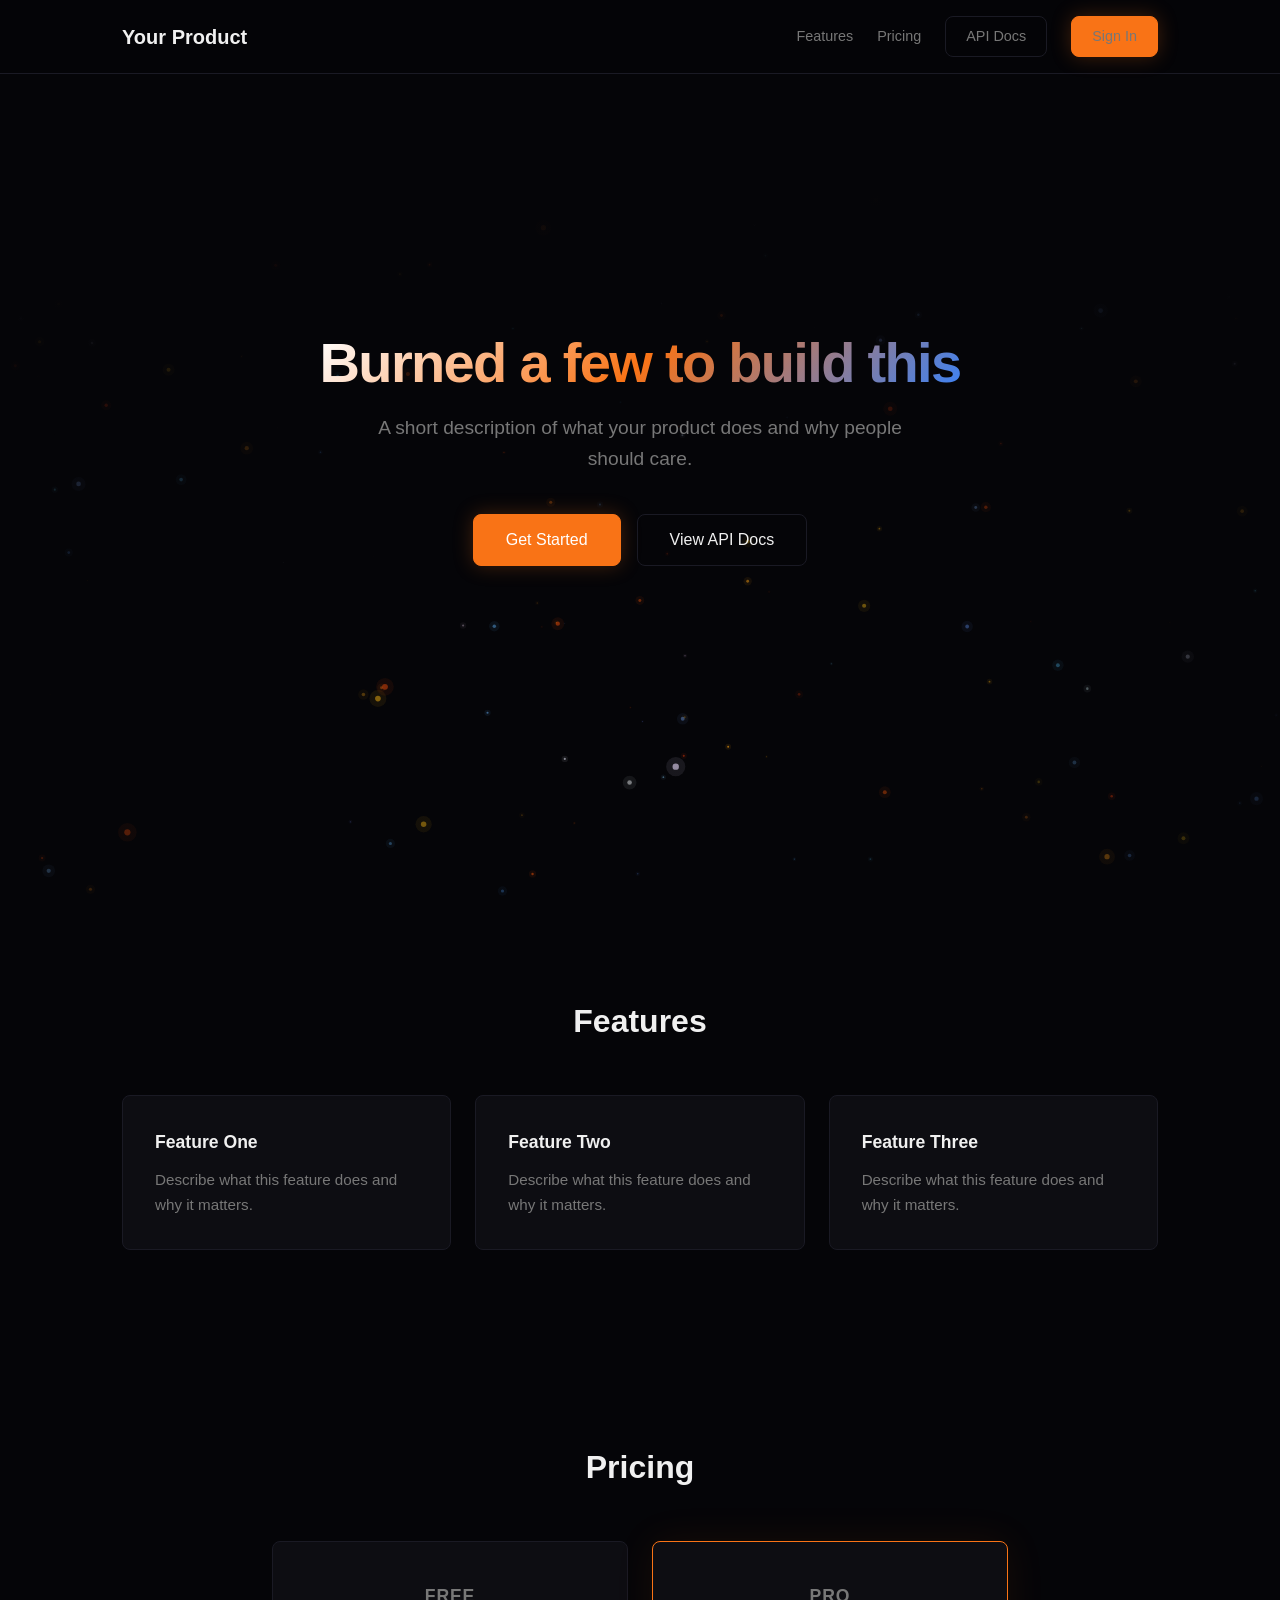
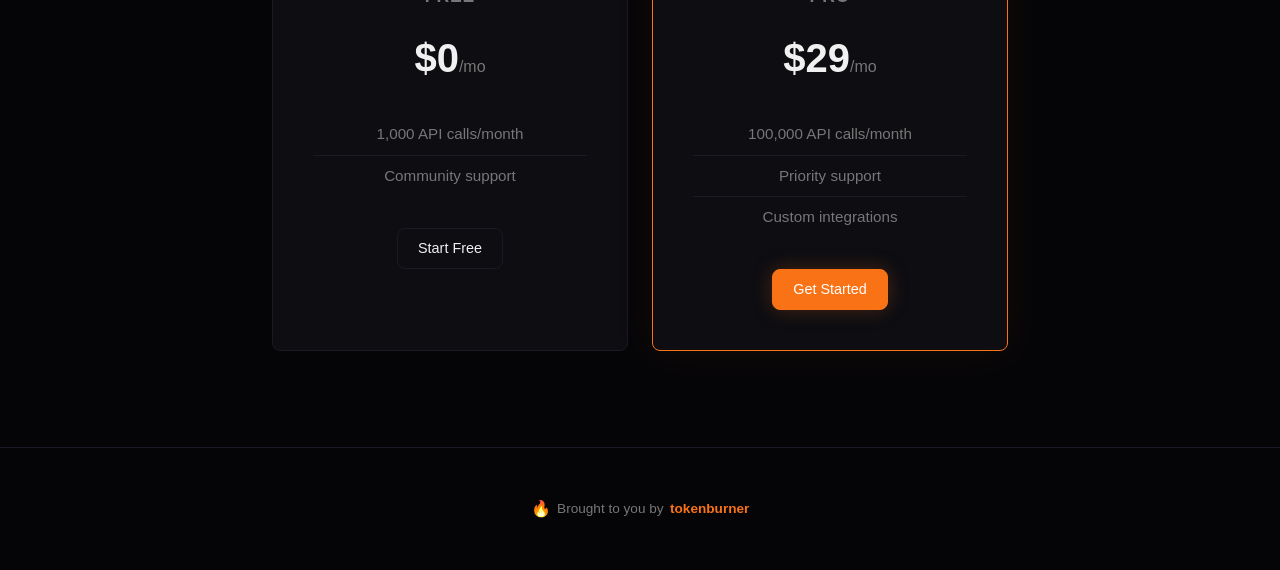
==== website/static/index.html @ 6d5d7769 "Add website template — CloudFront landing page with optional custom domain Flame particle hero backd" ====
<!DOCTYPE html>
<html lang="en">
<head>
    <meta charset="UTF-8">
    <meta name="viewport" content="width=device-width, initial-scale=1.0">
    <title>Your Product</title>
    <link rel="stylesheet" href="style.css">
</head>
<body>
    <nav>
        <div class="nav-inner">
            <a href="/" class="logo">Your Product</a>
            <div class="nav-links">
                <a href="#features">Features</a>
                <a href="#pricing">Pricing</a>
                <a href="/docs" class="btn btn-outline">API Docs</a>
                <a href="/auth/login" class="btn btn-primary">Sign In</a>
            </div>
        </div>
    </nav>

    <section class="hero">
        <div class="hero-backdrop">
            <canvas id="flames"></canvas>
        </div>
        <div class="hero-content">
            <h1>Burned a few to build this</h1>
            <p>A short description of what your product does and why people should care.</p>
            <div class="hero-actions">
                <a href="/auth/login" class="btn btn-primary btn-large">Get Started</a>
                <a href="/docs" class="btn btn-outline btn-large">View API Docs</a>
            </div>
        </div>
    </section>

    <section id="features" class="features">
        <h2>Features</h2>
        <div class="feature-grid">
            <div class="feature-card">
                <h3>Feature One</h3>
                <p>Describe what this feature does and why it matters.</p>
            </div>
            <div class="feature-card">
                <h3>Feature Two</h3>
                <p>Describe what this feature does and why it matters.</p>
            </div>
            <div class="feature-card">
                <h3>Feature Three</h3>
                <p>Describe what this feature does and why it matters.</p>
            </div>
        </div>
    </section>

    <section id="pricing" class="pricing">
        <h2>Pricing</h2>
        <div class="pricing-grid">
            <div class="pricing-card">
                <h3>Free</h3>
                <div class="price">$0<span>/mo</span></div>
                <ul>
                    <li>1,000 API calls/month</li>
                    <li>Community support</li>
                </ul>
                <a href="/auth/login" class="btn btn-outline">Start Free</a>
            </div>
            <div class="pricing-card featured">
                <h3>Pro</h3>
                <div class="price">$29<span>/mo</span></div>
                <ul>
                    <li>100,000 API calls/month</li>
                    <li>Priority support</li>
                    <li>Custom integrations</li>
                </ul>
                <a href="/auth/login" class="btn btn-primary">Get Started</a>
            </div>
        </div>
    </section>

    <footer>
        <div class="footer-brand">
            <span class="footer-flame">&#x1F525;</span>
            Brought to you by <a href="https://tokenburner.ai">tokenburner</a>
        </div>
    </footer>

    <script>
    // Animated flame particles in the hero backdrop
    (function() {
        const canvas = document.getElementById('flames');
        const ctx = canvas.getContext('2d');
        let particles = [];
        let w, h;

        function resize() {
            const hero = canvas.parentElement;
            w = canvas.width = hero.offsetWidth;
            h = canvas.height = hero.offsetHeight;
        }

        function Particle() {
            this.reset();
        }

        Particle.prototype.reset = function() {
            this.x = Math.random() * w;
            this.y = h + Math.random() * 40;
            this.vx = (Math.random() - 0.5) * 0.8;
            this.vy = -(1.5 + Math.random() * 2.5);
            this.life = 1;
            this.decay = 0.005 + Math.random() * 0.015;
            this.size = 1 + Math.random() * 2.5;
            // Color: cycle through orange, red-orange, blue-white (like a flame in space)
            const t = Math.random();
            if (t < 0.4) {
                this.r = 255; this.g = 120 + Math.random() * 80; this.b = 20;
            } else if (t < 0.7) {
                this.r = 255; this.g = 60 + Math.random() * 40; this.b = 10;
            } else if (t < 0.9) {
                this.r = 80 + Math.random() * 60; this.g = 140 + Math.random() * 80; this.b = 255;
            } else {
                this.r = 200 + Math.random() * 55; this.g = 200 + Math.random() * 55; this.b = 255;
            }
        };

        Particle.prototype.update = function() {
            this.x += this.vx + (Math.random() - 0.5) * 0.3;
            this.vy *= 0.995;
            this.y += this.vy;
            this.life -= this.decay;
            if (this.life <= 0) this.reset();
        };

        Particle.prototype.draw = function() {
            const alpha = this.life * 0.7;
            ctx.beginPath();
            ctx.arc(this.x, this.y, this.size * this.life, 0, Math.PI * 2);
            ctx.fillStyle = `rgba(${this.r},${this.g},${this.b},${alpha})`;
            ctx.fill();
            // Glow
            ctx.beginPath();
            ctx.arc(this.x, this.y, this.size * this.life * 3, 0, Math.PI * 2);
            ctx.fillStyle = `rgba(${this.r},${this.g},${this.b},${alpha * 0.15})`;
            ctx.fill();
        };

        function init() {
            resize();
            const count = Math.min(Math.floor(w * 0.15), 200);
            particles = [];
            for (let i = 0; i < count; i++) {
                const p = new Particle();
                p.y = Math.random() * h; // spread initial positions
                p.life = Math.random();
                particles.push(p);
            }
        }

        function loop() {
            ctx.clearRect(0, 0, w, h);
            for (const p of particles) {
                p.update();
                p.draw();
            }
            requestAnimationFrame(loop);
        }

        window.addEventListener('resize', () => { resize(); init(); });
        init();
        loop();
    })();
    </script>
</body>
</html>
---- website/static/style.css ----
* { margin: 0; padding: 0; box-sizing: border-box; }

:root {
    --bg: #050508;
    --surface: #0d0d12;
    --border: #1a1a24;
    --text: #f0f0f0;
    --text-muted: #777;
    --accent: #f97316;
    --accent-hover: #ea580c;
    --accent-glow: rgba(249, 115, 22, 0.25);
    --blue: #3b82f6;
    --radius: 8px;
}

body {
    font-family: -apple-system, BlinkMacSystemFont, 'Segoe UI', Inter, sans-serif;
    background: var(--bg);
    color: var(--text);
    line-height: 1.6;
}

/* Nav */
nav {
    position: fixed;
    top: 0;
    width: 100%;
    background: rgba(5, 5, 8, 0.85);
    backdrop-filter: blur(16px);
    border-bottom: 1px solid var(--border);
    z-index: 100;
}
.nav-inner {
    max-width: 1100px;
    margin: 0 auto;
    padding: 1rem 2rem;
    display: flex;
    align-items: center;
    justify-content: space-between;
}
.logo {
    font-size: 1.25rem;
    font-weight: 700;
    color: var(--text);
    text-decoration: none;
}
.nav-links {
    display: flex;
    align-items: center;
    gap: 1.5rem;
}
.nav-links a {
    color: var(--text-muted);
    text-decoration: none;
    font-size: 0.9rem;
    transition: color 0.2s;
}
.nav-links a:hover { color: var(--text); }

/* Buttons */
.btn {
    display: inline-block;
    padding: 0.5rem 1.25rem;
    border-radius: var(--radius);
    font-size: 0.9rem;
    font-weight: 500;
    text-decoration: none;
    transition: all 0.2s;
    cursor: pointer;
}
.btn-primary {
    background: var(--accent);
    color: white;
    border: 1px solid var(--accent);
    box-shadow: 0 0 20px var(--accent-glow);
}
.btn-primary:hover {
    background: var(--accent-hover);
    box-shadow: 0 0 30px var(--accent-glow);
}
.btn-outline {
    background: transparent;
    color: var(--text);
    border: 1px solid var(--border);
}
.btn-outline:hover { border-color: var(--text-muted); }
.btn-large { padding: 0.75rem 2rem; font-size: 1rem; }

/* Hero */
.hero {
    position: relative;
    min-height: 100vh;
    display: flex;
    align-items: center;
    justify-content: center;
    overflow: hidden;
}
.hero-backdrop {
    position: absolute;
    inset: 0;
    z-index: 0;
}
.hero-backdrop canvas {
    width: 100%;
    height: 100%;
    display: block;
}
/* Radial vignette over the particle canvas */
.hero-backdrop::after {
    content: '';
    position: absolute;
    inset: 0;
    background: radial-gradient(
        ellipse 80% 60% at 50% 80%,
        transparent 0%,
        var(--bg) 100%
    );
    pointer-events: none;
}
.hero-content {
    position: relative;
    z-index: 1;
    max-width: 800px;
    padding: 2rem;
    text-align: center;
}
.hero-content h1 {
    font-size: 3.5rem;
    font-weight: 800;
    line-height: 1.05;
    margin-bottom: 1.25rem;
    letter-spacing: -0.03em;
    background: linear-gradient(135deg, #fff 0%, #f97316 50%, #3b82f6 100%);
    -webkit-background-clip: text;
    -webkit-text-fill-color: transparent;
    background-clip: text;
}
.hero-content p {
    font-size: 1.2rem;
    color: var(--text-muted);
    margin-bottom: 2.5rem;
    max-width: 550px;
    margin-left: auto;
    margin-right: auto;
}
.hero-actions {
    display: flex;
    gap: 1rem;
    justify-content: center;
}

/* Features */
.features {
    max-width: 1100px;
    margin: 0 auto;
    padding: 6rem 2rem;
}
.features h2 {
    text-align: center;
    font-size: 2rem;
    margin-bottom: 3rem;
}
.feature-grid {
    display: grid;
    grid-template-columns: repeat(auto-fit, minmax(280px, 1fr));
    gap: 1.5rem;
}
.feature-card {
    background: var(--surface);
    border: 1px solid var(--border);
    border-radius: var(--radius);
    padding: 2rem;
    transition: border-color 0.3s;
}
.feature-card:hover {
    border-color: var(--accent);
}
.feature-card h3 {
    font-size: 1.1rem;
    margin-bottom: 0.75rem;
}
.feature-card p {
    color: var(--text-muted);
    font-size: 0.95rem;
}

/* Pricing */
.pricing {
    max-width: 800px;
    margin: 0 auto;
    padding: 6rem 2rem;
}
.pricing h2 {
    text-align: center;
    font-size: 2rem;
    margin-bottom: 3rem;
}
.pricing-grid {
    display: grid;
    grid-template-columns: repeat(auto-fit, minmax(280px, 1fr));
    gap: 1.5rem;
}
.pricing-card {
    background: var(--surface);
    border: 1px solid var(--border);
    border-radius: var(--radius);
    padding: 2.5rem;
    text-align: center;
    transition: border-color 0.3s;
}
.pricing-card:hover { border-color: var(--accent); }
.pricing-card.featured {
    border-color: var(--accent);
    box-shadow: 0 0 40px rgba(249, 115, 22, 0.08);
}
.pricing-card h3 {
    font-size: 1.1rem;
    margin-bottom: 1rem;
    color: var(--text-muted);
    text-transform: uppercase;
    letter-spacing: 0.05em;
}
.price {
    font-size: 2.5rem;
    font-weight: 700;
    margin-bottom: 1.5rem;
}
.price span {
    font-size: 1rem;
    color: var(--text-muted);
    font-weight: 400;
}
.pricing-card ul {
    list-style: none;
    margin-bottom: 2rem;
}
.pricing-card li {
    padding: 0.5rem 0;
    color: var(--text-muted);
    font-size: 0.95rem;
    border-bottom: 1px solid var(--border);
}
.pricing-card li:last-child { border-bottom: none; }

/* Footer */
footer {
    text-align: center;
    padding: 3rem 2rem;
    border-top: 1px solid var(--border);
}
.footer-brand {
    color: var(--text-muted);
    font-size: 0.85rem;
    display: flex;
    align-items: center;
    justify-content: center;
    gap: 0.4rem;
}
.footer-brand a {
    color: var(--accent);
    text-decoration: none;
    font-weight: 600;
    transition: color 0.2s;
}
.footer-brand a:hover {
    color: var(--accent-hover);
}
.footer-flame {
    font-size: 1rem;
    filter: brightness(1.2);
}

/* Mobile */
@media (max-width: 640px) {
    .hero-content h1 { font-size: 2.2rem; }
    .nav-links a:not(.btn) { display: none; }
    .hero-actions { flex-direction: column; align-items: center; }
}
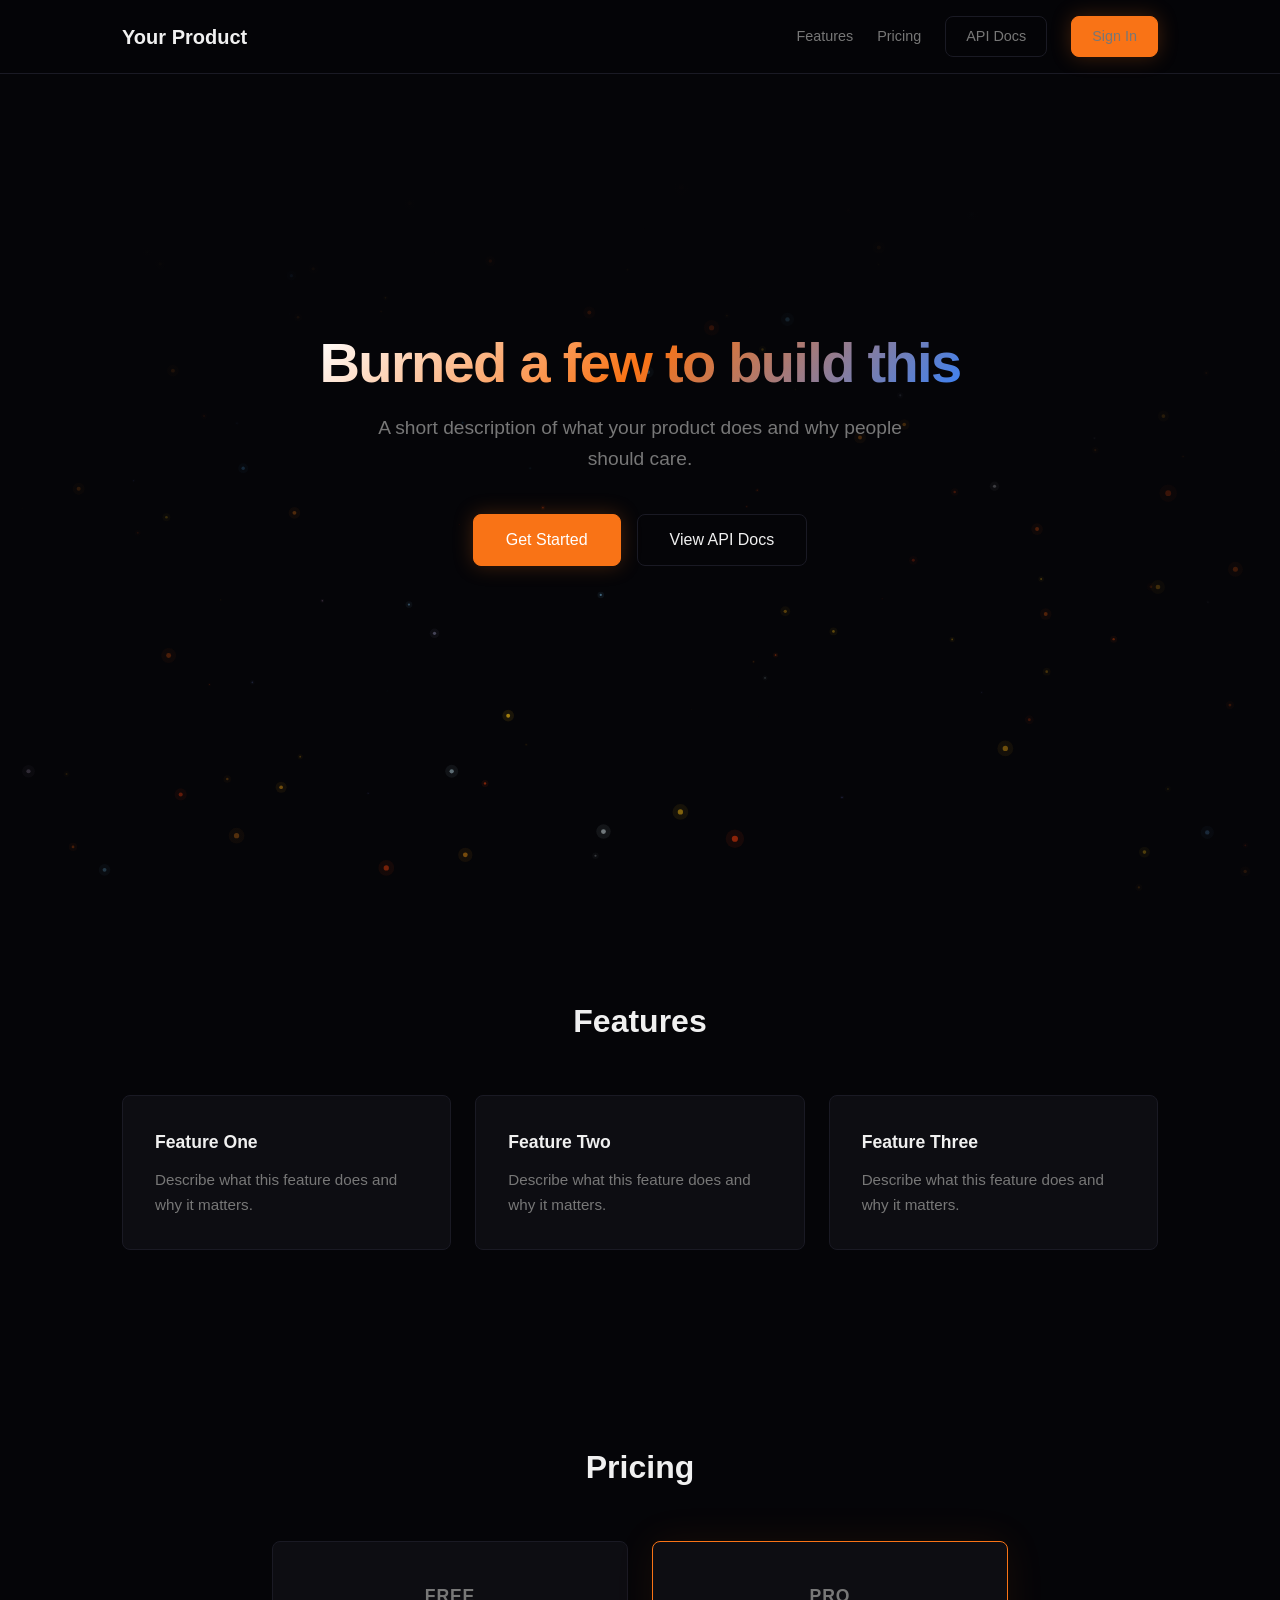
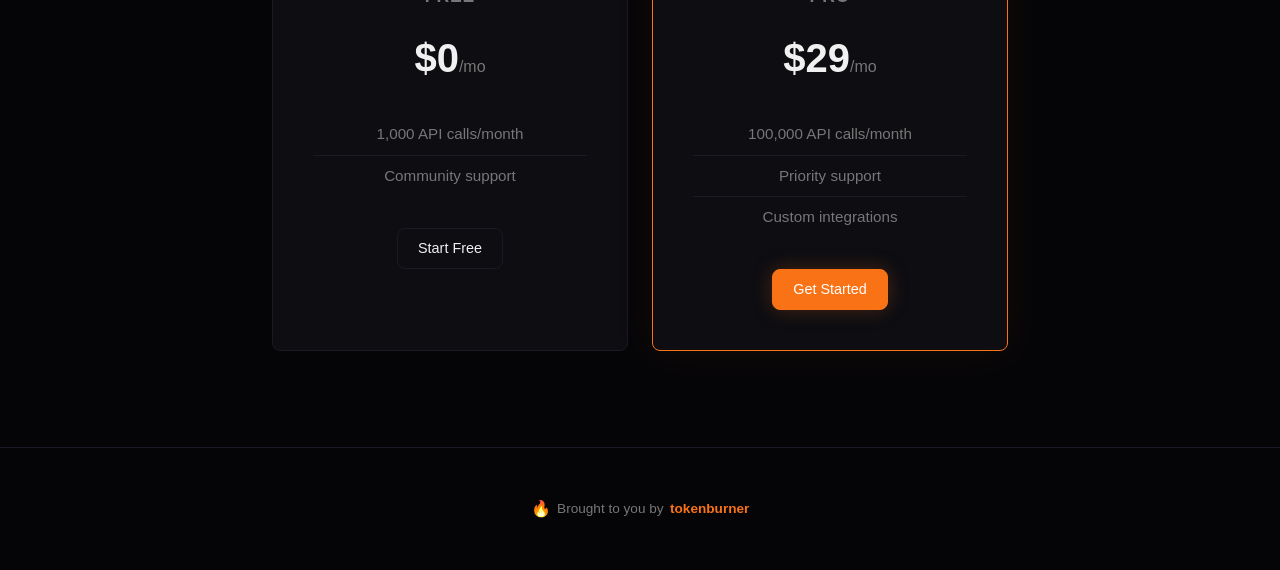
==== commit 4f843e95: "Add dev mode, Lambda+CloudFront deployment, SQLite-on-S3, Swagger docs, and dogfooding results Dev m" ====
--- a/website/static/index.html
+++ b/website/static/index.html
@@ -79,7 +79,7 @@
     <footer>
         <div class="footer-brand">
             <span class="footer-flame">&#x1F525;</span>
-            Brought to you by <a href="https://tokenburner.ai">tokenburner</a>
+            Brought to you by <a href="https://github.com/tokenburner-ai">tokenburner</a>
         </div>
     </footer>
 
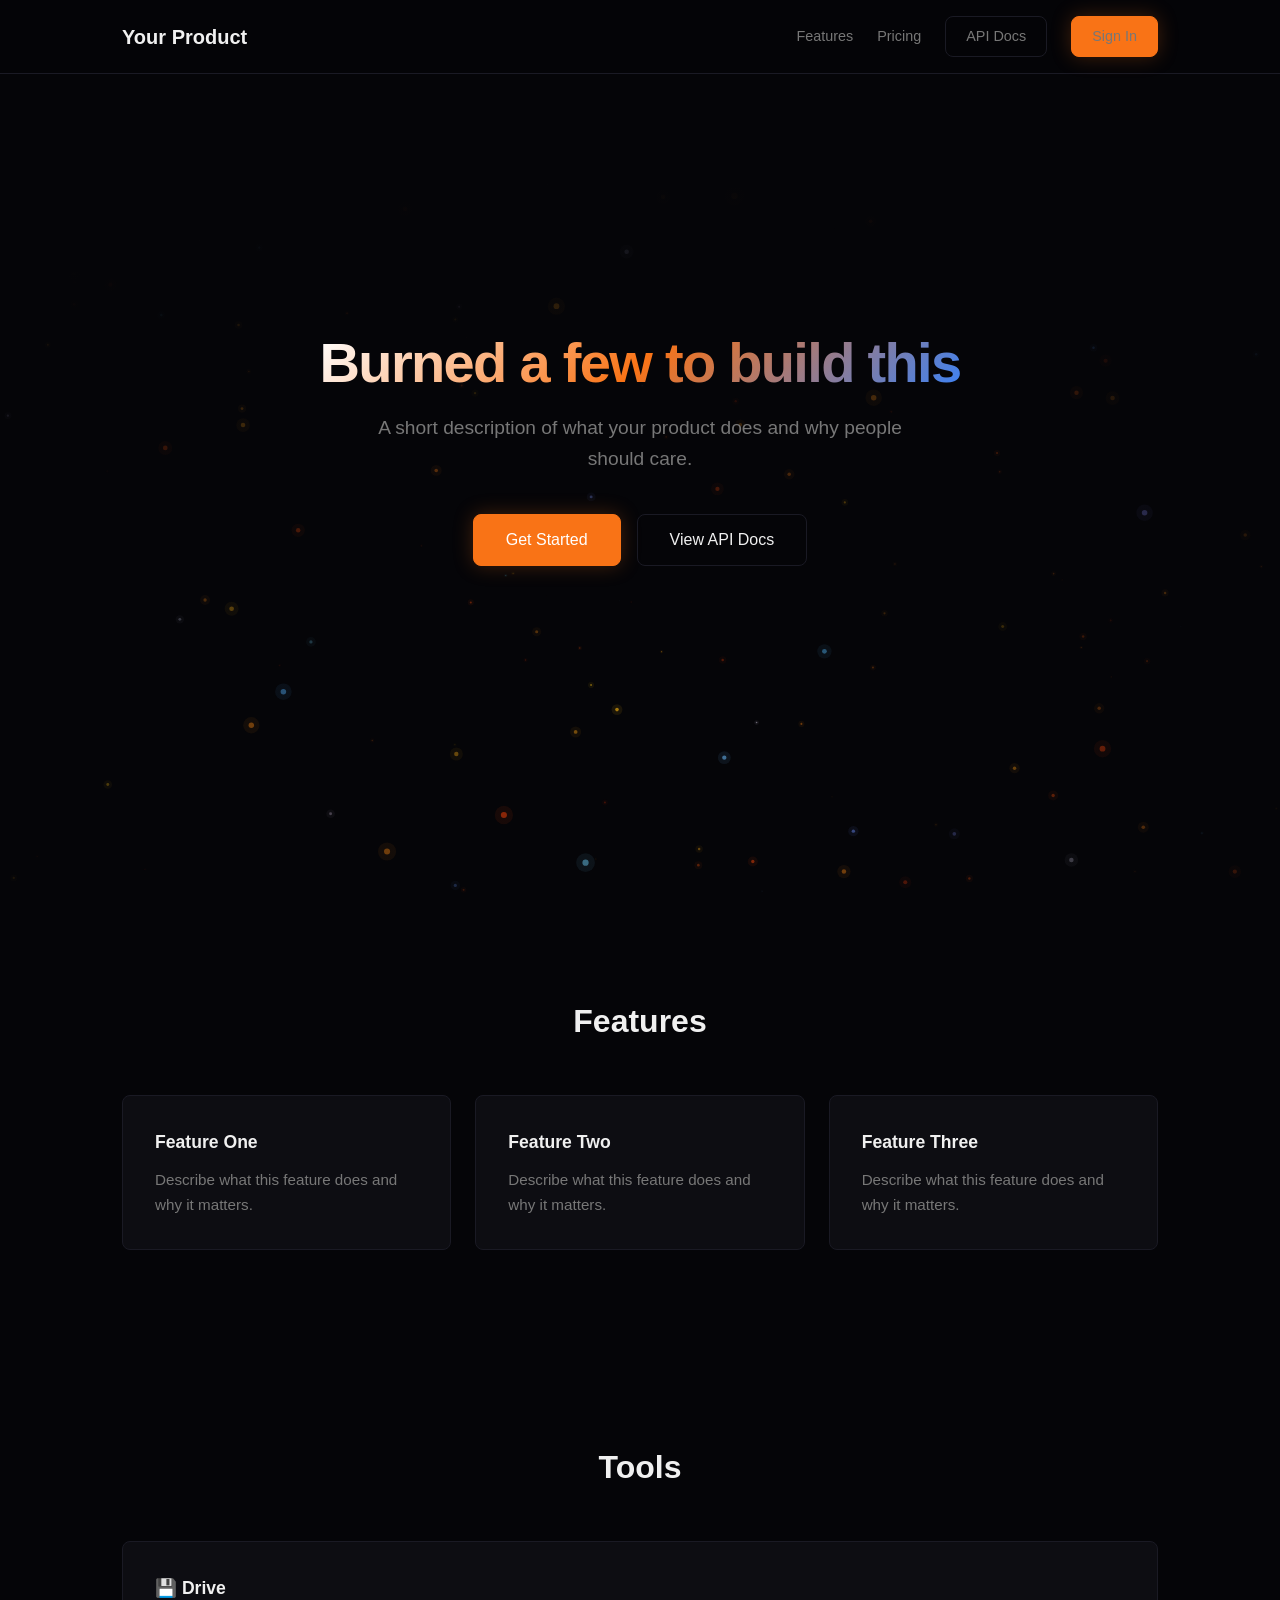
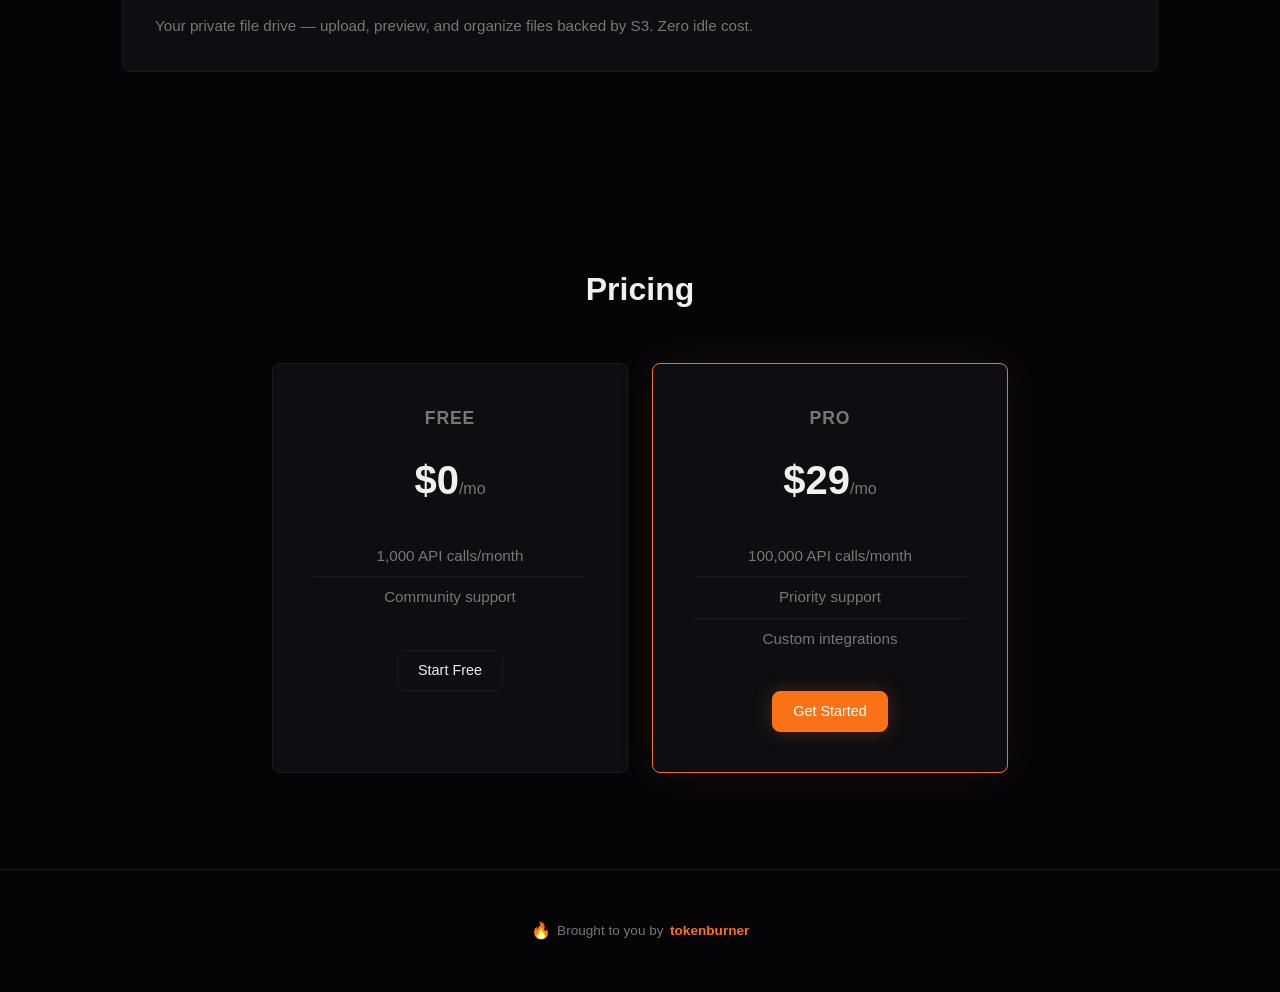
==== commit 5605653f: "Add Drive to landing page Tools section and add-drive context" ====
--- a/website/static/index.html
+++ b/website/static/index.html
@@ -48,6 +48,16 @@
                 <h3>Feature Three</h3>
                 <p>Describe what this feature does and why it matters.</p>
             </div>
+        </div>
+    </section>
+
+    <section id="tools" class="features">
+        <h2>Tools</h2>
+        <div class="feature-grid">
+            <a href="/drive" class="feature-card" style="text-decoration:none;color:inherit;">
+                <h3>&#128190; Drive</h3>
+                <p>Your private file drive — upload, preview, and organize files backed by S3. Zero idle cost.</p>
+            </a>
         </div>
     </section>
 
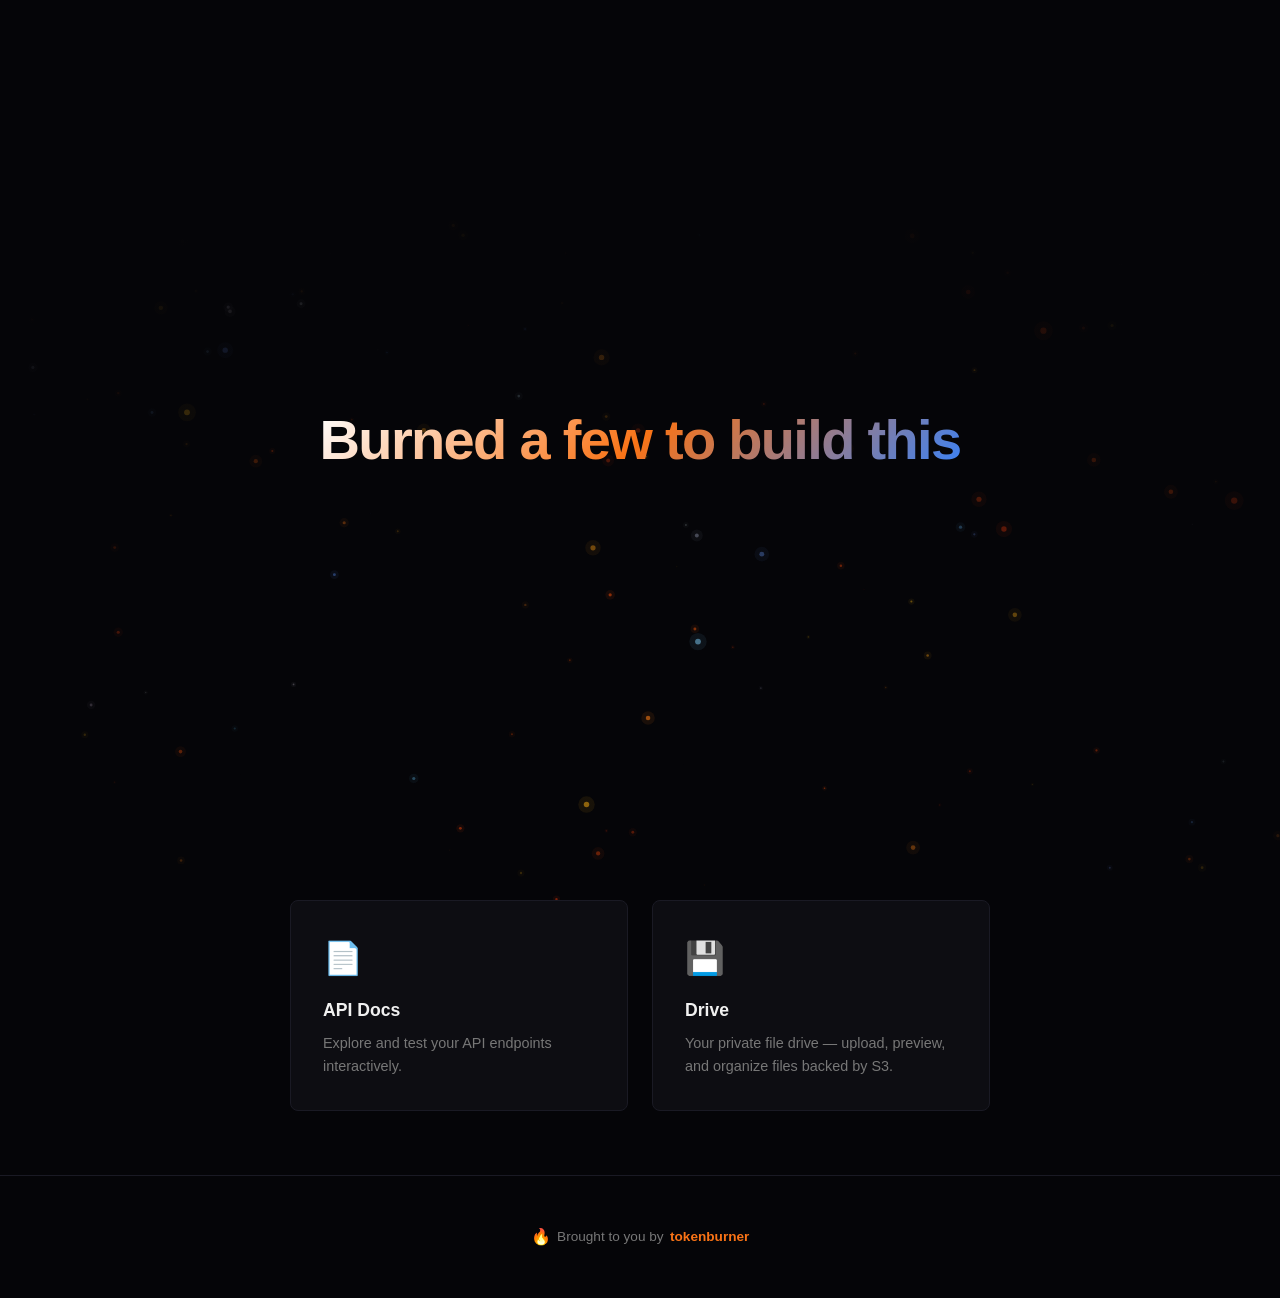
==== commit 00cc7281: "Refactor landing page: hero + 2 cards (API Docs, Drive)" ====
--- a/website/static/index.html
+++ b/website/static/index.html
@@ -5,86 +5,62 @@
     <meta name="viewport" content="width=device-width, initial-scale=1.0">
     <title>Your Product</title>
     <link rel="stylesheet" href="style.css">
+    <style>
+        .cards {
+            display: grid;
+            grid-template-columns: repeat(auto-fit, minmax(280px, 1fr));
+            gap: 1.5rem;
+            max-width: 700px;
+            margin: 0 auto;
+        }
+        .card {
+            background: var(--surface);
+            border: 1px solid var(--border);
+            border-radius: var(--radius);
+            padding: 2rem;
+            text-decoration: none;
+            color: inherit;
+            transition: border-color 0.2s, box-shadow 0.2s;
+            display: block;
+        }
+        .card:hover {
+            border-color: var(--accent);
+            box-shadow: 0 0 24px var(--accent-glow);
+        }
+        .card-icon { font-size: 2rem; margin-bottom: 0.75rem; }
+        .card h3 { font-size: 1.1rem; margin-bottom: 0.5rem; }
+        .card p { color: var(--text-muted); font-size: 0.9rem; }
+        .hero-cards {
+            position: relative;
+            z-index: 1;
+            padding: 0 2rem 4rem;
+        }
+    </style>
 </head>
 <body>
-    <nav>
-        <div class="nav-inner">
-            <a href="/" class="logo">Your Product</a>
-            <div class="nav-links">
-                <a href="#features">Features</a>
-                <a href="#pricing">Pricing</a>
-                <a href="/docs" class="btn btn-outline">API Docs</a>
-                <a href="/auth/login" class="btn btn-primary">Sign In</a>
-            </div>
-        </div>
-    </nav>
-
     <section class="hero">
         <div class="hero-backdrop">
             <canvas id="flames"></canvas>
         </div>
         <div class="hero-content">
             <h1>Burned a few to build this</h1>
-            <p>A short description of what your product does and why people should care.</p>
-            <div class="hero-actions">
-                <a href="/auth/login" class="btn btn-primary btn-large">Get Started</a>
-                <a href="/docs" class="btn btn-outline btn-large">View API Docs</a>
-            </div>
         </div>
     </section>
 
-    <section id="features" class="features">
-        <h2>Features</h2>
-        <div class="feature-grid">
-            <div class="feature-card">
-                <h3>Feature One</h3>
-                <p>Describe what this feature does and why it matters.</p>
-            </div>
-            <div class="feature-card">
-                <h3>Feature Two</h3>
-                <p>Describe what this feature does and why it matters.</p>
-            </div>
-            <div class="feature-card">
-                <h3>Feature Three</h3>
-                <p>Describe what this feature does and why it matters.</p>
-            </div>
-        </div>
-    </section>
-
-    <section id="tools" class="features">
-        <h2>Tools</h2>
-        <div class="feature-grid">
-            <a href="/drive" class="feature-card" style="text-decoration:none;color:inherit;">
-                <h3>&#128190; Drive</h3>
-                <p>Your private file drive — upload, preview, and organize files backed by S3. Zero idle cost.</p>
+    <div class="hero-cards">
+        <div class="cards">
+            <a href="/docs" class="card">
+                <div class="card-icon">&#128196;</div>
+                <h3>API Docs</h3>
+                <p>Explore and test your API endpoints interactively.</p>
+            </a>
+            <a href="/drive" class="card">
+                <div class="card-icon">&#128190;</div>
+                <h3>Drive</h3>
+                <p>Your private file drive — upload, preview, and organize files backed by S3.</p>
             </a>
         </div>
-    </section>
-
-    <section id="pricing" class="pricing">
-        <h2>Pricing</h2>
-        <div class="pricing-grid">
-            <div class="pricing-card">
-                <h3>Free</h3>
-                <div class="price">$0<span>/mo</span></div>
-                <ul>
-                    <li>1,000 API calls/month</li>
-                    <li>Community support</li>
-                </ul>
-                <a href="/auth/login" class="btn btn-outline">Start Free</a>
-            </div>
-            <div class="pricing-card featured">
-                <h3>Pro</h3>
-                <div class="price">$29<span>/mo</span></div>
-                <ul>
-                    <li>100,000 API calls/month</li>
-                    <li>Priority support</li>
-                    <li>Custom integrations</li>
-                </ul>
-                <a href="/auth/login" class="btn btn-primary">Get Started</a>
-            </div>
-        </div>
-    </section>
+    </div>
 
     <footer>
         <div class="footer-brand">
@@ -94,7 +70,6 @@
     </footer>
 
     <script>
-    // Animated flame particles in the hero backdrop
     (function() {
         const canvas = document.getElementById('flames');
         const ctx = canvas.getContext('2d');
@@ -107,9 +82,7 @@
             h = canvas.height = hero.offsetHeight;
         }
 
-        function Particle() {
-            this.reset();
-        }
+        function Particle() { this.reset(); }
 
         Particle.prototype.reset = function() {
             this.x = Math.random() * w;
@@ -119,7 +92,6 @@
             this.life = 1;
             this.decay = 0.005 + Math.random() * 0.015;
             this.size = 1 + Math.random() * 2.5;
-            // Color: cycle through orange, red-orange, blue-white (like a flame in space)
             const t = Math.random();
             if (t < 0.4) {
                 this.r = 255; this.g = 120 + Math.random() * 80; this.b = 20;
@@ -146,7 +118,6 @@
             ctx.arc(this.x, this.y, this.size * this.life, 0, Math.PI * 2);
             ctx.fillStyle = `rgba(${this.r},${this.g},${this.b},${alpha})`;
             ctx.fill();
-            // Glow
             ctx.beginPath();
             ctx.arc(this.x, this.y, this.size * this.life * 3, 0, Math.PI * 2);
             ctx.fillStyle = `rgba(${this.r},${this.g},${this.b},${alpha * 0.15})`;
@@ -159,7 +130,7 @@
             particles = [];
             for (let i = 0; i < count; i++) {
                 const p = new Particle();
-                p.y = Math.random() * h; // spread initial positions
+                p.y = Math.random() * h;
                 p.life = Math.random();
                 particles.push(p);
             }
@@ -167,10 +138,7 @@
 
         function loop() {
             ctx.clearRect(0, 0, w, h);
-            for (const p of particles) {
-                p.update();
-                p.draw();
-            }
+            for (const p of particles) { p.update(); p.draw(); }
             requestAnimationFrame(loop);
         }
 
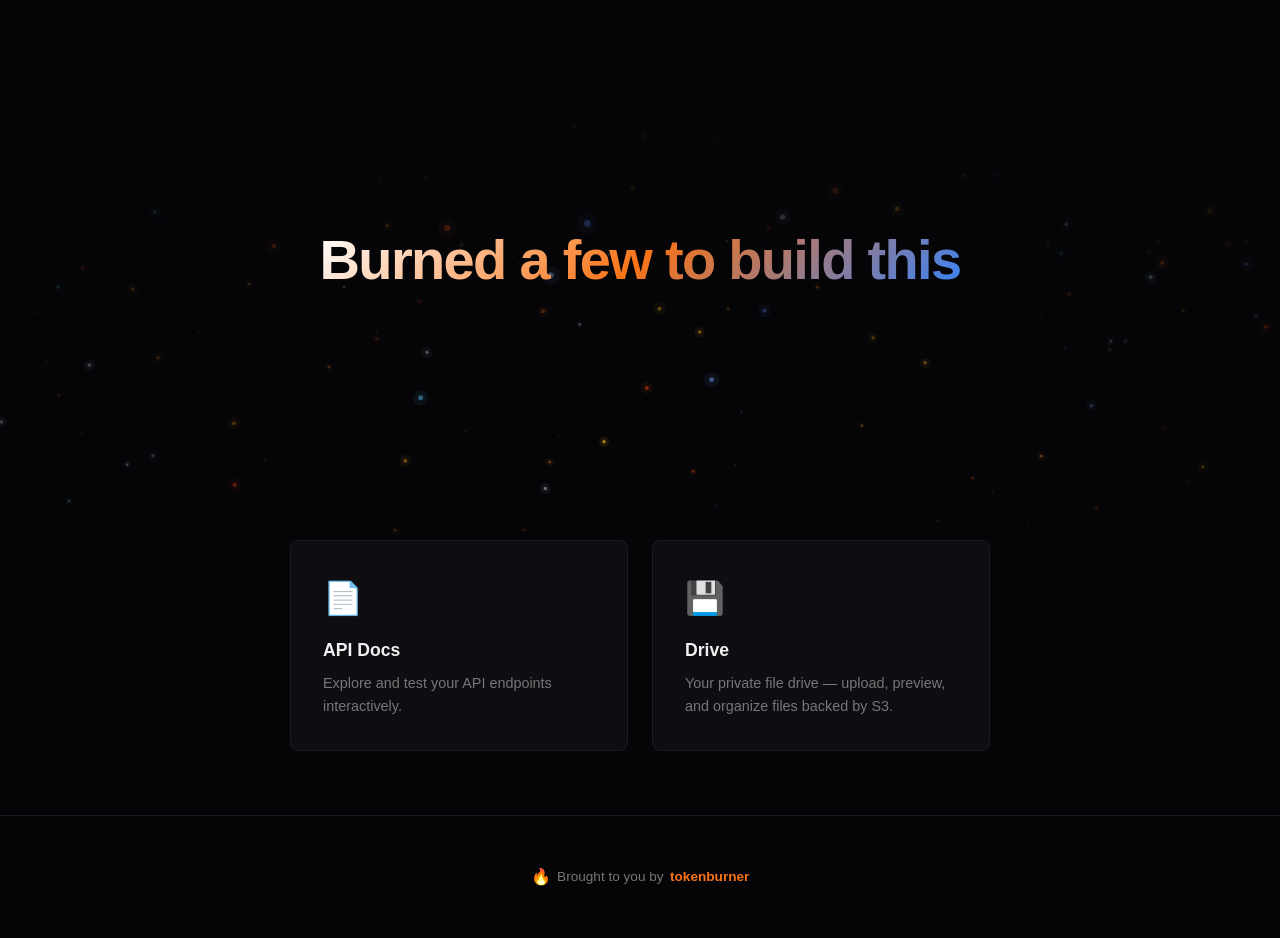
==== commit 4eda0f95: "Add API Lambda support to website CF; fix hero height; ARM64 + name_suffix for product-template" ====
--- a/website/static/index.html
+++ b/website/static/index.html
@@ -38,7 +38,7 @@
     </style>
 </head>
 <body>
-    <section class="hero">
+    <section class="hero" style="min-height:60vh">
         <div class="hero-backdrop">
             <canvas id="flames"></canvas>
         </div>
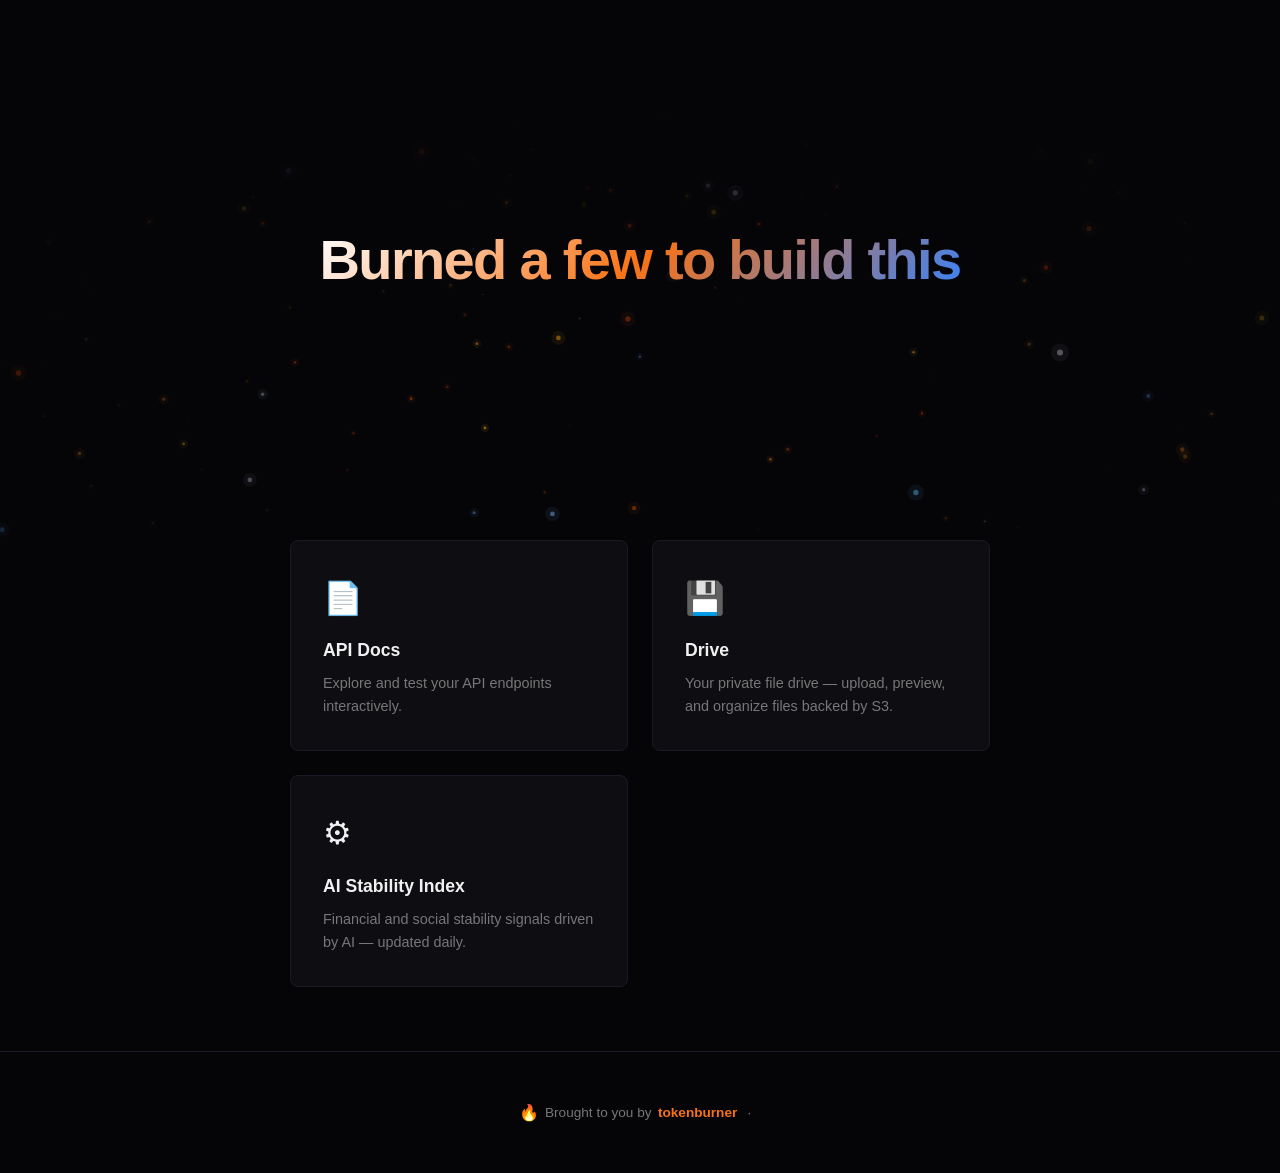
==== commit aa5b19fb: "Add AI Stability Index card and embed widget to stack website Links to tokenburner.ai/clock and embe" ====
--- a/website/static/index.html
+++ b/website/static/index.html
@@ -59,6 +59,11 @@
                 <h3>Drive</h3>
                 <p>Your private file drive — upload, preview, and organize files backed by S3.</p>
             </a>
+            <a href="https://d3puq3d7q1u82y.cloudfront.net/clock" class="card" target="_blank" rel="noopener">
+                <div class="card-icon">&#9881;</div>
+                <h3>AI Stability Index</h3>
+                <p>Financial and social stability signals driven by AI — updated daily.</p>
+            </a>
         </div>
     </div>
 
@@ -66,6 +71,9 @@
         <div class="footer-brand">
             <span class="footer-flame">&#x1F525;</span>
             Brought to you by <a href="https://github.com/tokenburner-ai">tokenburner</a>
+            &nbsp;&middot;&nbsp;
+            <script src="https://d3puq3d7q1u82y.cloudfront.net/cascade-widget.js"></script>
+            <div id="tb-cascade" style="display:inline-flex"></div>
         </div>
     </footer>
 
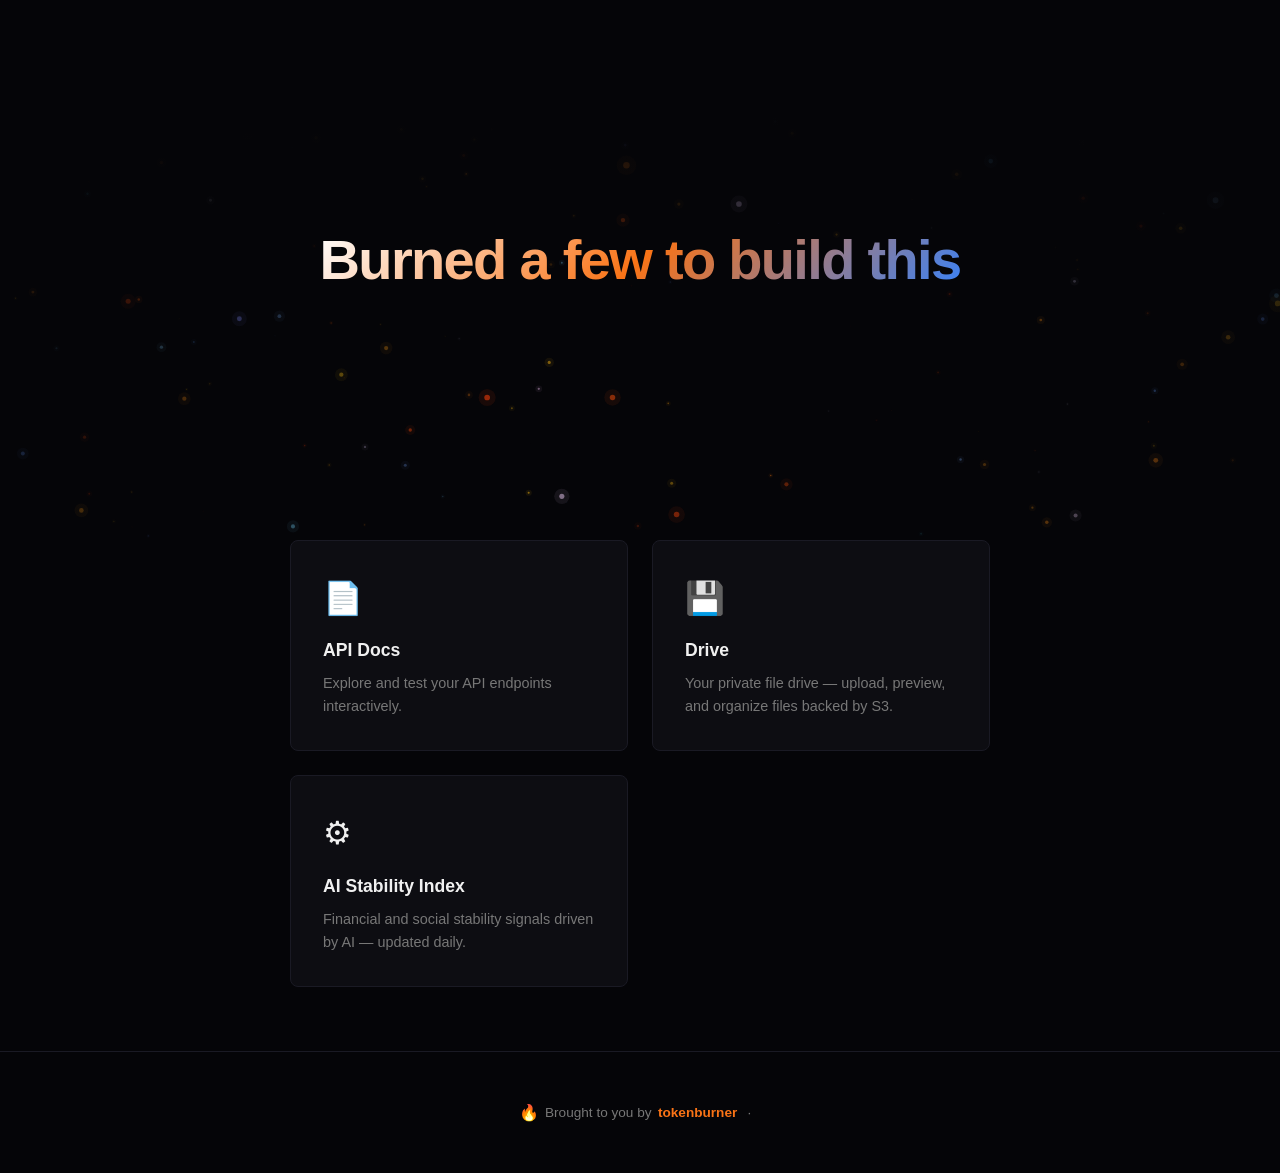
==== commit bacb15fe: "Use tokenburner.ai domain instead of raw CloudFront URL" ====
--- a/website/static/index.html
+++ b/website/static/index.html
@@ -59,7 +59,7 @@
                 <h3>Drive</h3>
                 <p>Your private file drive — upload, preview, and organize files backed by S3.</p>
             </a>
-            <a href="https://d3puq3d7q1u82y.cloudfront.net/clock" class="card" target="_blank" rel="noopener">
+            <a href="https://tokenburner.ai/clock" class="card" target="_blank" rel="noopener">
                 <div class="card-icon">&#9881;</div>
                 <h3>AI Stability Index</h3>
                 <p>Financial and social stability signals driven by AI — updated daily.</p>
@@ -72,7 +72,7 @@
             <span class="footer-flame">&#x1F525;</span>
             Brought to you by <a href="https://github.com/tokenburner-ai">tokenburner</a>
             &nbsp;&middot;&nbsp;
-            <script src="https://d3puq3d7q1u82y.cloudfront.net/cascade-widget.js"></script>
+            <script src="https://tokenburner.ai/cascade-widget.js"></script>
             <div id="tb-cascade" style="display:inline-flex"></div>
         </div>
     </footer>
